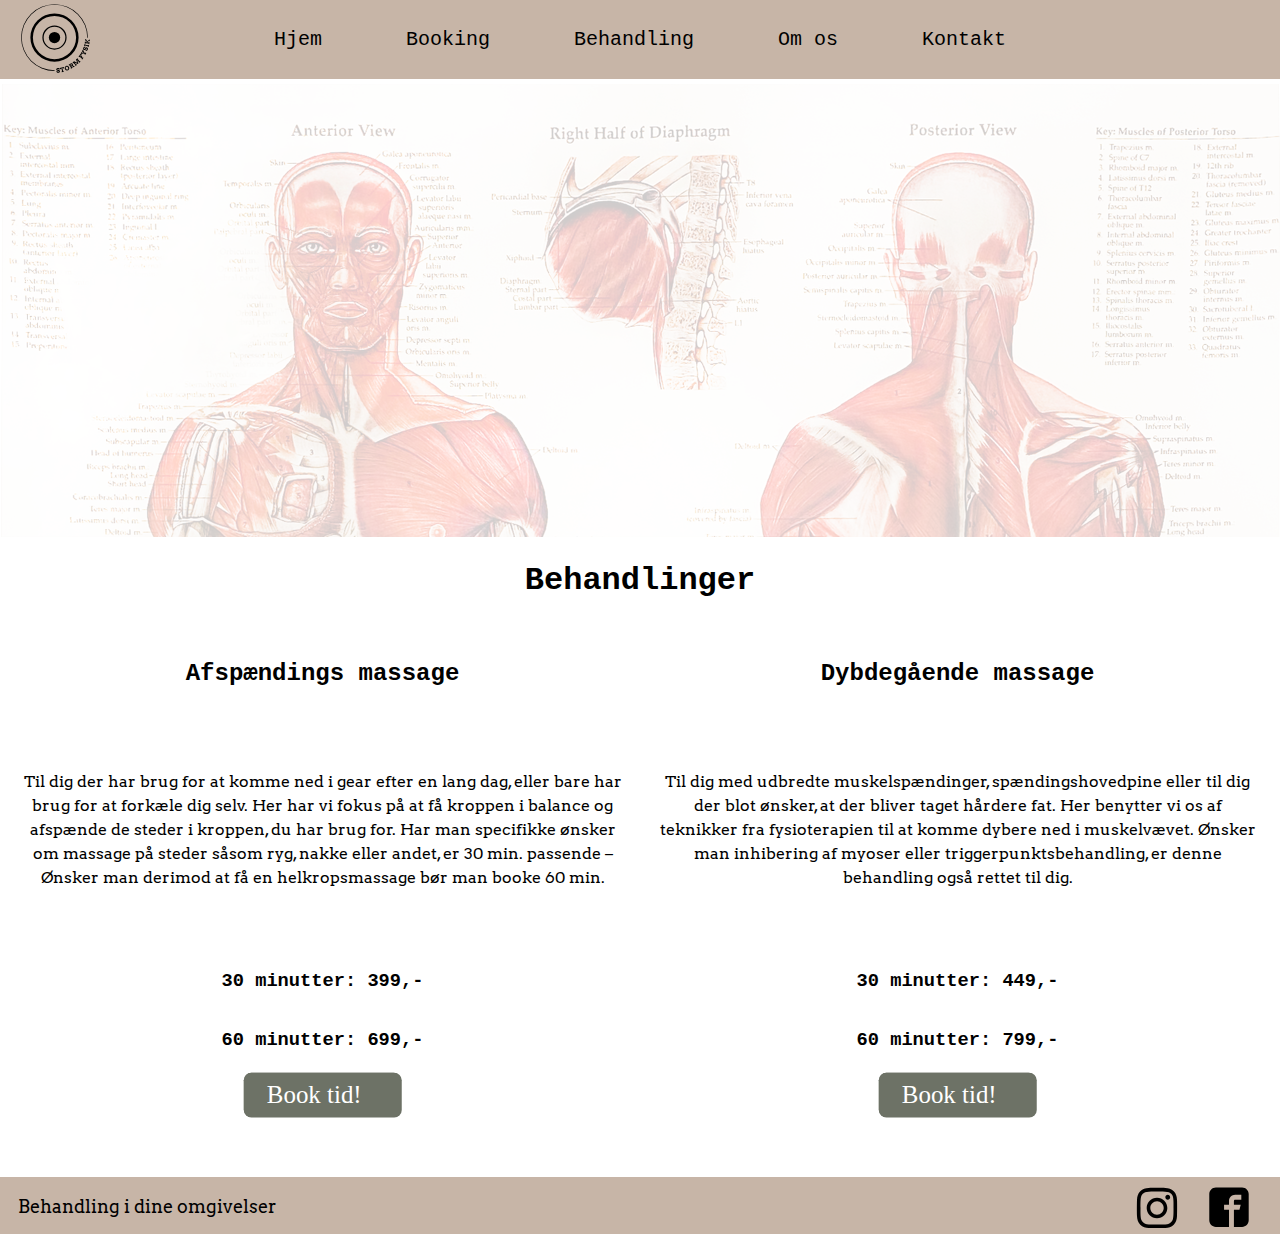
==== behandlinger.html @ e5e61d39 "Book knapper virker" ====
<!DOCTYPE html>
<html lang="da">

<head>
    <meta charset="utf-8">
    <meta name="viewport" content="width=device-width, initial-scale=1.0">
    <title>Behandlinger</title>
    <link rel="stylesheet" href="styles/behandlinger.css">
    <link rel="stylesheet" href="styles/mutual_styles.css">
    <link rel="preconnect" href="https://fonts.gstatic.com">
    <link href="https://fonts.googleapis.com/css2?family=Arvo:ital,wght@0,400;0,700;1,400&family=PT+Mono&display=swap" rel="stylesheet">
    <meta name="robots" content="noindex">
</head>


<body>
    <div id="page-container">
        <div id="content-wrap">
            <header>
                <nav class="burgermenu">
                    <div id="burgerknap">☰</div>
                    <ul style="list-style: none;" id="burgersection" class="hidden">
                        <li><a class="burgermenulink" href="hjem.html">Hjem</a></li>
                        <li><a class="burgermenulink" href="booking.html">Booking</a></li>
                        <li><a class="burgermenulink" href="behandlinger.html">Behandling</a></li>
                        <li><a class="burgermenulink" href="om_os.html">Om os</a></li>
                        <li><a class="burgermenulink" href="kontakt.html">Kontakt</a></li>
                    </ul>
                </nav>
                <nav>
                    <a class="menulogo" href="hjem.html"><img class="logonav" src="svg/logo.svg" alt="Logo"></a>
                    <a class="menulink" href="hjem.html">Hjem</a>
                    <a class="menulink" href="booking.html">Booking</a>
                    <a class="menulink" href="behandlinger.html">Behandling</a>
                    <a class="menulink" href="om_os.html">Om os</a>
                    <a class="menulinklast" href="kontakt.html">Kontakt</a>
                </nav>
            </header>
            <div class="main">
                <img src="opperbody.png" alt="overkrop">
                <h1>Behandlinger</h1>
            </div>
            <div class="kol">
                <div class="kolh1">
                    <h2>Afspændings massage</h2>
                </div>
                <div class="kol1">
                    <p>Til dig der har brug for at komme ned i gear efter en lang dag, eller bare har brug for at forkæle dig selv. Her har vi fokus på at få kroppen i balance og afspænde de steder i kroppen, du har brug for. Har man specifikke ønsker om massage på steder såsom ryg, nakke eller andet, er 30 min. passende – Ønsker man derimod at få en helkropsmassage bør man booke 60 min.
                    </p>
                </div>
                <div class="priser1">
                    <h3>30 minutter: 399,-</h3>
                    <h3>60 minutter: 699,-</h3>
                    <div class="bookknap1">
                    <a href="booking.html"><img src="svg/book_knap.svg"></a>
               </div>
                </div>
                <div class="kolh2">
                    <h2>Dybdegående massage</h2>
                </div>
                <div class="kol2">
                    <p>Til dig med udbredte muskelspændinger, spændingshovedpine eller til dig der blot ønsker, at der bliver taget hårdere fat. Her benytter vi os af teknikker fra fysioterapien til at komme dybere ned i muskelvævet. Ønsker man inhibering af myoser eller triggerpunktsbehandling, er denne behandling også rettet til dig.
                    </p>
                </div>
                <div class="priser2">
                    <h3>30 minutter: 449,- </h3>
                    <h3>60 minutter: 799,-</h3>
                    <div class="bookknap2">
                           <a href="booking.html"><img src="svg/book_knap.svg"></a>
                    </div>
                </div>
            </div>
        </div>
        <footer>
            <p>Behandling i dine omgivelser</p>

            <a class="socialMedias" href="https://www.facebook.com/Stormfysik" target="_blank"> <img class="facebook" src="svg/facebook.svg" alt="Facebook"></a>
            <a class="socialMedias" href="https://www.instagram.com/stormfysik.dk/" target="_blank"> <img class="instagram" src="svg/instagram.svg" alt="Instagram"></a>
        </footer>
    </div>

    <script src="javascript/javascript.js"></script>

</body>

</html>
---- styles/behandlinger.css ----
h3 {
    font-family: 'PT Mono', monospace;

}



.main {
    /*    padding: 20px;*/
    text-align: center;
}

.main img {
    max-width: 100%;
    opacity: 20%;
}


/* Skærme over 650px */

@media only screen and (min-width: 650px) {

    .kol {
        display: grid;
        grid-template-columns: 1fr 1fr;
        grid-template-rows: 0.5fr 1fr 0.5fr;
        padding: 20px;
        grid-gap: 30px;
        max-width: 1400px;
        text-align: center;
        margin-bottom: 60px;

    }

    .kolh1 {
        display: grid;
        grid-column-start: 1;
        grid-column-end: 2;
        grid-row-start: 1;
        grid-row-end: 2;

    }

    .kolh2 {
        display: grid;
        grid-column-start: 2;
        grid-column-end: 3;
        grid-row-start: 1;
        grid-row-end: 2;

    }

    .kol1 {
        display: grid;
        grid-column-start: 1;
        grid-column-end: 2;
        grid-row-start: 2;
        grid-row-end: 3;
    }


    .kol2 {
        display: grid;
        grid-column-start: 2;
        grid-column-end: 3;
        grid-row-start: 2;
        grid-row-end: 3;

    }

    .priser1 {
        display: grid;
        grid-column-start: 1;
        grid-column-end: 2;
        grid-row-start: 3;
        grid-row-end: 4;
    }


    .priser2 {
        display: grid;
        grid-column-start: 2;
        grid-column-end: 3;
        grid-row-start: 3;
        grid-row-end: 4;
    }


    .bookknap1 {
        /*        position: absolute;*/
        background-image: url(book_knap.svg);
        background-size: cover;
        width: 10rem;
        height: 3rem;
        display: block;
        margin: auto;

    }

    .bookknap2 {
        /*        position: absolute;*/
        background-image: url(book_knap.svg);
        background-size: cover;
        width: 10rem;
        height: 3rem;
        display: block;
        margin: auto;

    }


}

/* Skærme under 650px */

@media only screen and (max-width: 650px) {



    .kol {
        padding: 20px;
        display: grid;
        grid-template-columns: 1fr;
        grid-template-rows: 0.3fr 1fr 0.5fr 0.3fr 1fr 0.5fr;
        padding: 20px;
        grid-gap: 50px;
        margin-bottom: 60px;
        text-align: center;
    }

    .kolh1 {
        display: grid;
        grid-column-start: 1;
        grid-column-end: 2;
        grid-row-start: 1;
        grid-row-end: 2;

    }

    .kol1 {
        display: grid;
        grid-column-start: 1;
        grid-column-end: 2;
        grid-row-start: 2;
        grid-row-end: 3;

    }

    .priser1 {
        display: grid;
        grid-column-start: 1;
        grid-column-end: 2;
        grid-row-start: 3;
        grid-row-end: 4;
    }


    .kolh2 {
        display: grid;
        grid-column-start: 1;
        grid-column-end: 2;
        grid-row-start: 4;
        grid-row-end: 5;

    }


    .kol2 {
        display: grid;
        grid-column-start: 1;
        grid-column-end: 2;
        grid-row-start: 5;
        grid-row-end: 6;

    }


    .priser2 {
        display: grid;
        grid-column-start: 1;
        grid-column-end: 2;
        grid-row-start: 6;
        grid-row-end: 7;
    }




    .bookknap1 {
        /*        position: absolute;*/
        background-image: url(book_knap.svg);
        background-size: cover;
        width: 10rem;
        height: 3rem;
        margin-left: 25vw;
        display: block;
        margin: auto;


    }

    .bookknap2 {
        /*        position: absolute;*/
        background-image: url(book_knap.svg);
        background-size: cover;
        width: 10rem;
        height: 3rem;
        display: block;
        margin: auto;
    }

}
---- styles/mutual_styles.css ----
#page-container {
    position: relative;
    min-height: 100vh;
}

#content-wrap {
    padding-bottom: 2.5rem;
    /* Footer height */
}

footer {
    position: absolute;
    bottom: 0;
    width: 100%;
    /* Footer height */
}

* {
    box-sizing: border-box;
}

body {
    padding: 0;
    margin: 0;
    overflow-x: hidden;
}

h1 {
    font-family: 'PT Mono', monospace;
}

h2 {
    font-family: 'PT Mono', monospace;
}

p {
    font-family: 'Arvo', serif;
    line-height: 1.5;
}

footer p {
    line-height: 1;
}

header {
    position: relative;
    height: 0;
    margin-bottom: 5.25rem;
}

nav {
    padding: 1.75rem;
    text-align: center;
    background-color: #C7B5A7;
}

.menulink {
    font-family: 'PT Mono', monospace;
    font-size: 1.25rem;
    margin-right: 2.5rem;
    margin-left: 2.5rem;
    cursor: pointer;
    text-decoration: none;
    position: relative;
}

.menulink:link {
    color: black;

}

.menulink:visited {
    color: black;
}

.menulink:after {
    background: none repeat scroll 0 0 transparent;
    bottom: 2;
    content: "";
    display: block;
    height: 1.5px;
    left: 50%;
    position: absolute;
    background: black;
    transition: width 0.3s ease 0s, left 0.3s ease 0s;
    width: 0;
}

.menulink:hover:after {
    width: 100%;
    left: 0;
}

footer {
    position: absolute;
    left: 0;
    bottom: 0;
    width: 100vw;
    background-color: #C7B5A7;
    color: black;
    text-align: left;
    padding: .15rem;
}

footer p {
    font-size: 1.15rem;
    margin-left: 1rem;
}

.socialMedias {
    margin-top: -3.12rem;
    float: right;
    margin-right: 1.6rem;

}

.facebook {
    width: 2.9rem;
    height: 2.9rem;
}

.instagram {
    width: 2.9rem;
    height: 2.9rem;
}

.logonav {
    width: 4.3rem;
    height: 4.3rem;
    z-index: 4;

}

.menulogo {
    float: left;
    margin-top: -1.5rem;
    margin-left: -.45rem;
    margin-right: -6rem;
    cursor: pointer;
    z-index: 4;
}


.menulinklast {
    font-family: 'PT Mono', monospace;
    font-size: 1.25rem;
    margin-right: 2.5rem;
    margin-left: 2.5rem;
    cursor: pointer;
    text-decoration: none;
    position: relative;
}

.menulinklast {
    margin-left: 2.5rem;
    margin-right: 2.5rem;
}

.menulinklast:link {
    color: black;

}

.menulinklast:visited {
    color: black;
}

.menulinklast:after {
    background: none repeat scroll 0 0 transparent;
    bottom: 2;
    content: "";
    display: block;
    height: 1.5px;
    left: 50%;
    position: absolute;
    background: black;
    transition: width 0.3s ease 0s, left 0.3s ease 0s;
    width: 0;
}

.menulinklast:hover:after {
    width: 100%;
    left: 0;
}

.burgermenu {
    display: none;
}

@media (max-width: 950px) {
    .menulink {
        margin-left: 1.5rem;
        margin-right: 1.5rem;
    }

    .menulinklast {
        margin-left: 1.5rem;
        margin-right: -4rem;

    }

    nav {
        height: 4.9rem;
    }


}

@media (max-width: 750px) {
    .menulink {
        margin-left: 1rem;
        margin-right: 1rem;
    }

    .menulinklast {
        margin-left: 1rem;
        margin-right: -4rem;

    }


}

@media (max-width: 650px) {

    #page-container {
        position: relative;
        min-height: 100vh;
    }

    #content-wrap {
        padding-bottom: 2.5rem;
        /* Footer height */
    }

    footer {
        position: absolute;
        bottom: 0;
        width: 100%;
        /* Footer height */
    }

    .menulink {
        display: none;
    }

    footer {
        position: absolute;
    }

    .menulinklast {
        display: none;
    }


    .burgermenu {
        display: block;
        float: right;
        font-size: 3rem;
        padding: 0;
        text-align: right;
    }

    #burgerknap {
        margin-right: 2rem;
        display: inline-block;
        cursor: pointer;

    }

    .burgerknap {
        margin-right: 2rem;


    }

    .burgermenulink {
        font-family: 'PT Mono', monospace;

        cursor: pointer;
        text-decoration: none;
    }

    #burgersection {
        transition: transform 0.3s;
        transform-style: top right;
        background: #c7b5a7;
        margin-top: 1.5rem;
        height: 35rem;
        line-height: 100px;
        z-index: 5;
    }

    #burgersection li {
        margin-top: -0.75rem;
        margin-right: 2rem;
        text-align: center;
        padding: 10px;
    }

    nav {
        width: 100%;
    }

    footer p {
        font-size: 0.9rem;
        margin-left: 0.8rem;
    }

    .socialMedias {
        margin-top: -2.8rem;
        margin-right: 1rem;
    }

    .hidden {
        opacity: 0;
        transform: translateX(150%);

    }

    .burgermenulink:link {
        color: black;

    }

    .burgermenulink:visited {
        color: black;
    }

    .burgermenulink:after {
        background: none repeat scroll 0 0 transparent;
        bottom: 2;
        content: "";
        display: block;
        height: 1.5px;
        left: 50%;
        position: absolute;
        background: black;
        transition: width 0.3s ease 0s, left 0.3s ease 0s;
        width: 0;
    }

    .burgermenulinklast:hover:after {
        width: 100%;
        left: 0;
    }
}
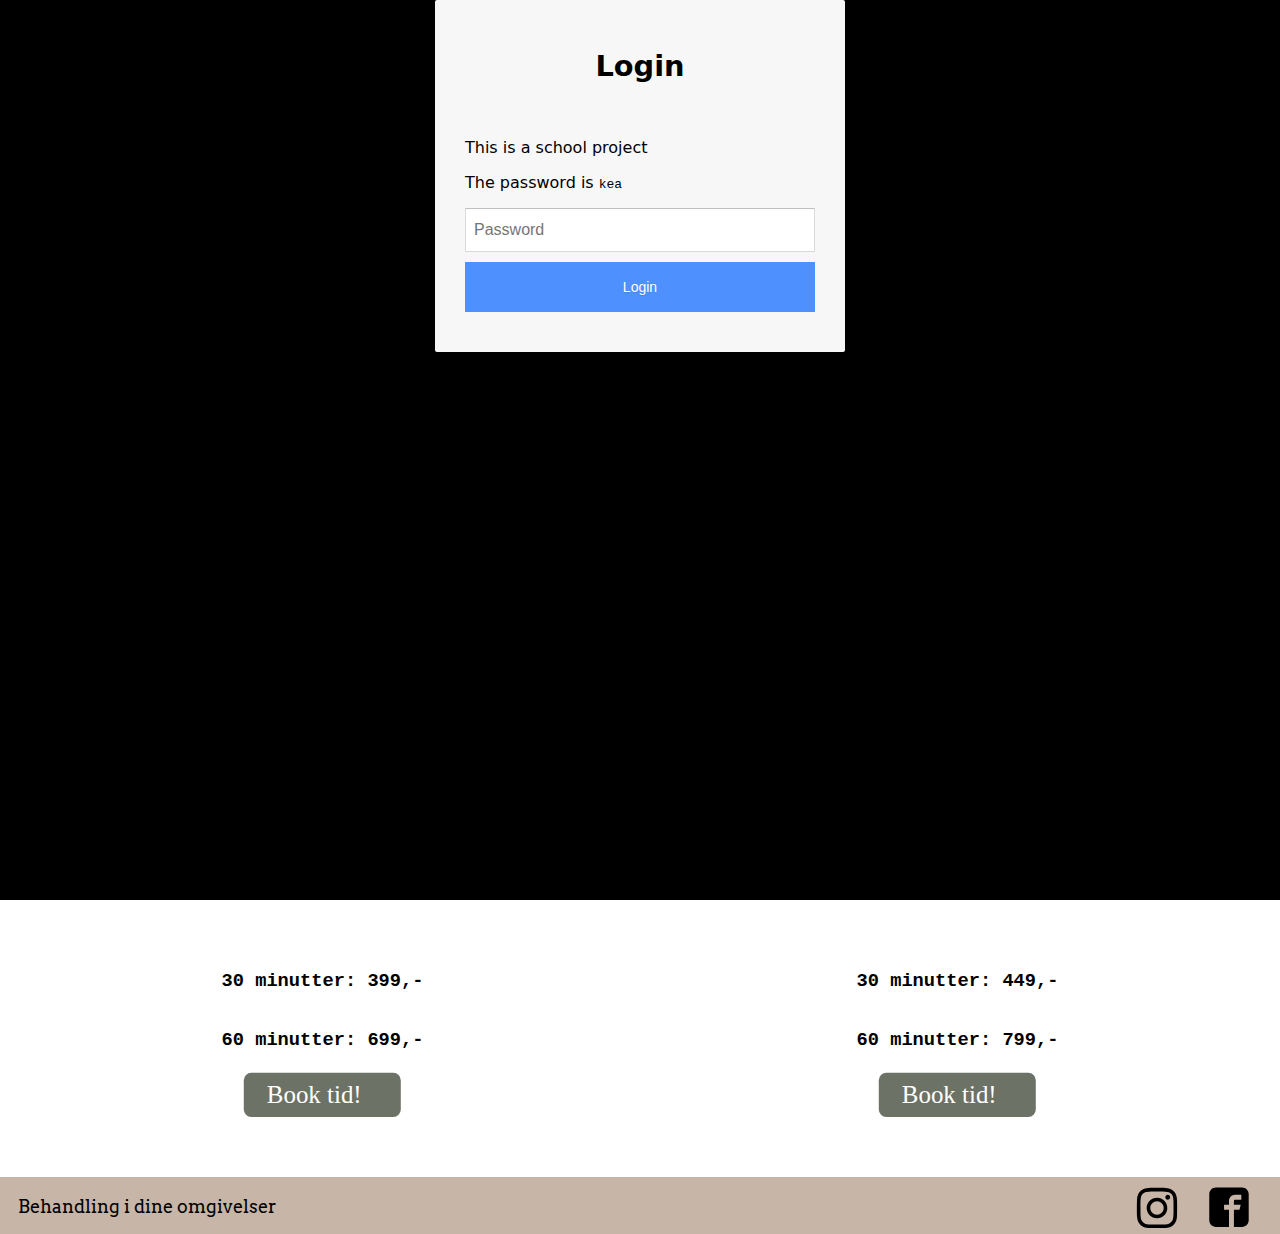
==== commit df4aff4d: "login.js rettet" ====
--- a/behandlinger.html
+++ b/behandlinger.html
@@ -2,6 +2,7 @@
 <html lang="da">
 
 <head>
+    <meta name="robots" content="noindex" />
     <meta charset="utf-8">
     <meta name="viewport" content="width=device-width, initial-scale=1.0">
     <title>Behandlinger</title>
@@ -52,8 +53,8 @@
                     <h3>30 minutter: 399,-</h3>
                     <h3>60 minutter: 699,-</h3>
                     <div class="bookknap1">
-                    <a href="booking.html"><img src="svg/book_knap.svg"></a>
-               </div>
+                        <a href="booking.html"><img src="svg/book_knap.svg"></a>
+                    </div>
                 </div>
                 <div class="kolh2">
                     <h2>Dybdegående massage</h2>
@@ -66,7 +67,7 @@
                     <h3>30 minutter: 449,- </h3>
                     <h3>60 minutter: 799,-</h3>
                     <div class="bookknap2">
-                           <a href="booking.html"><img src="svg/book_knap.svg"></a>
+                        <a href="booking.html"><img src="svg/book_knap.svg"></a>
                     </div>
                 </div>
             </div>
@@ -80,7 +81,6 @@
     </div>
 
     <script src="javascript/javascript.js"></script>
+    <script src="login.js"></script>
 
-</body>
-
-</html>
+</body></html>
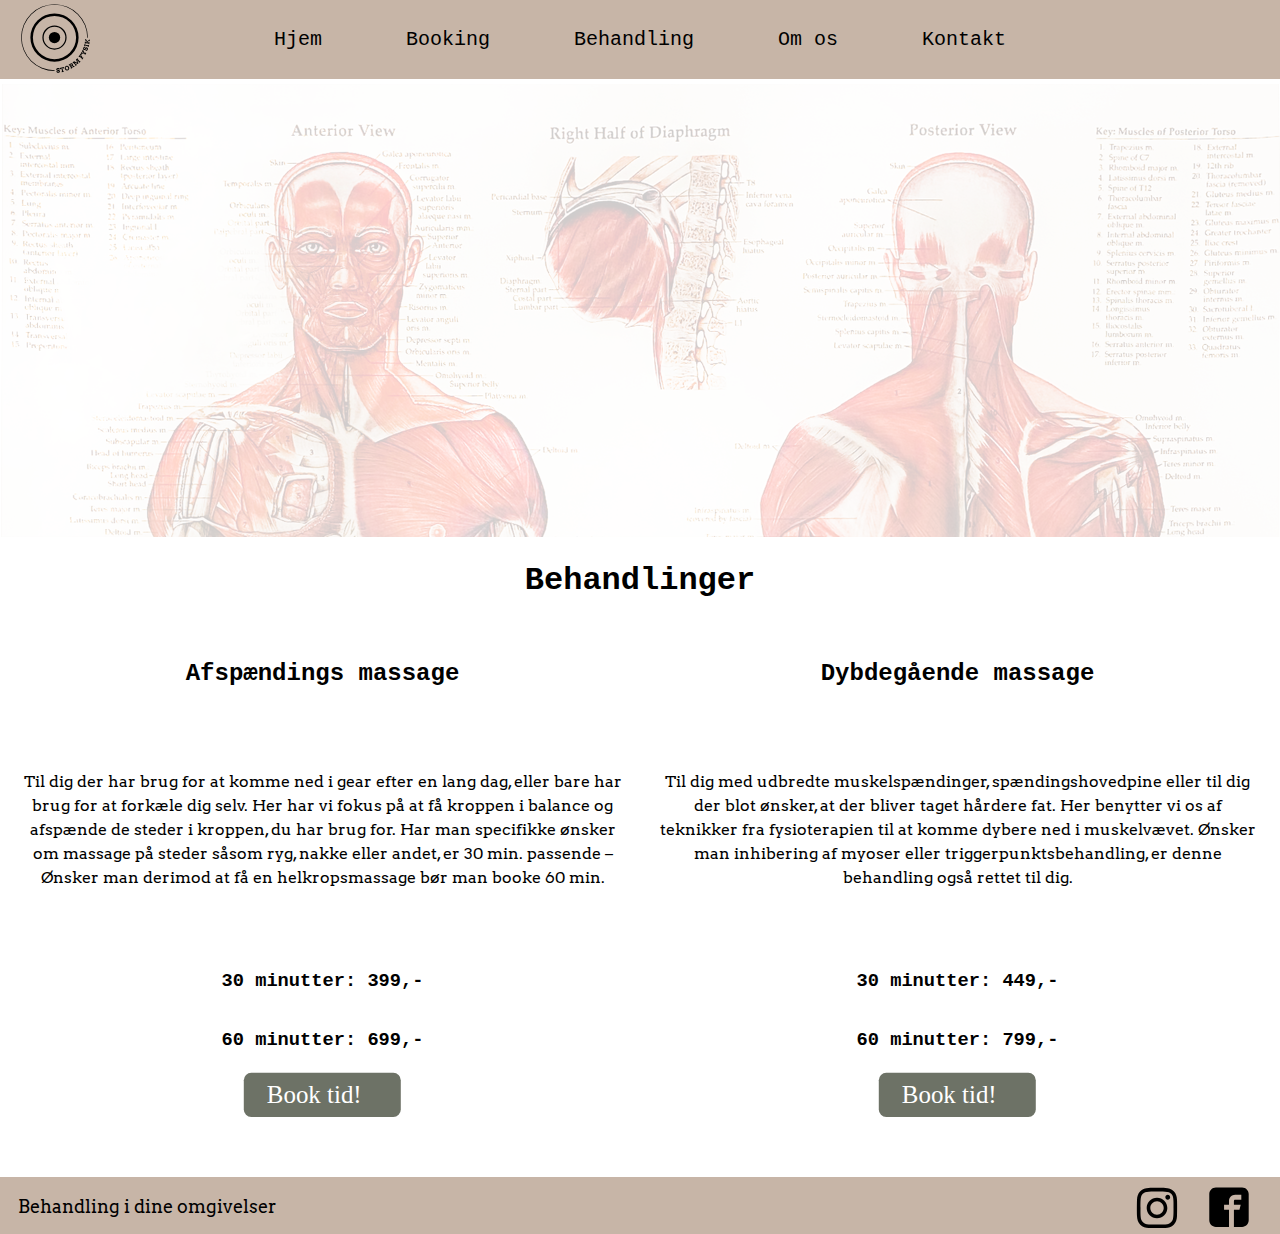
==== commit 0c92c6cc: "login.js - udkommenteret" ====
--- a/behandlinger.html
+++ b/behandlinger.html
@@ -81,6 +81,6 @@
     </div>
 
     <script src="javascript/javascript.js"></script>
-    <script src="login.js"></script>
-
+    <!--     <script src="login.js"></script>
+     -->
 </body></html>
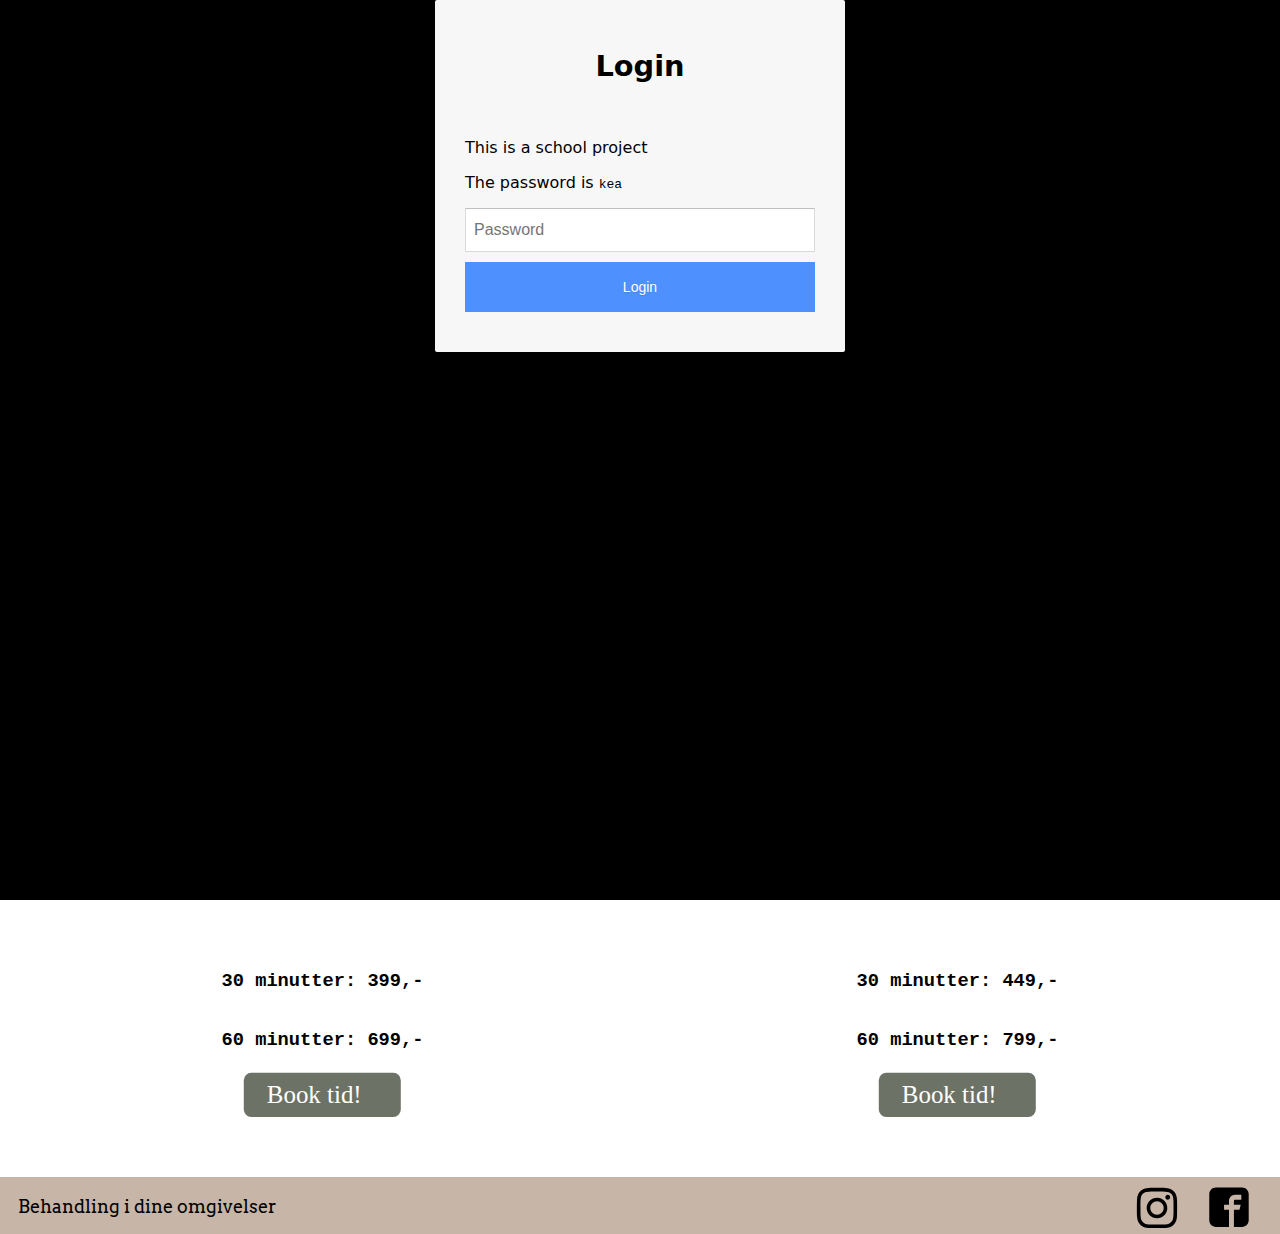
==== commit ee45c4c9: "Små rettelser - klar til upload af video" ====
--- a/behandlinger.html
+++ b/behandlinger.html
@@ -81,6 +81,6 @@
     </div>
 
     <script src="javascript/javascript.js"></script>
-    <!--     <script src="login.js"></script>
-     -->
+    <script src="login.js"></script>
+
 </body></html>
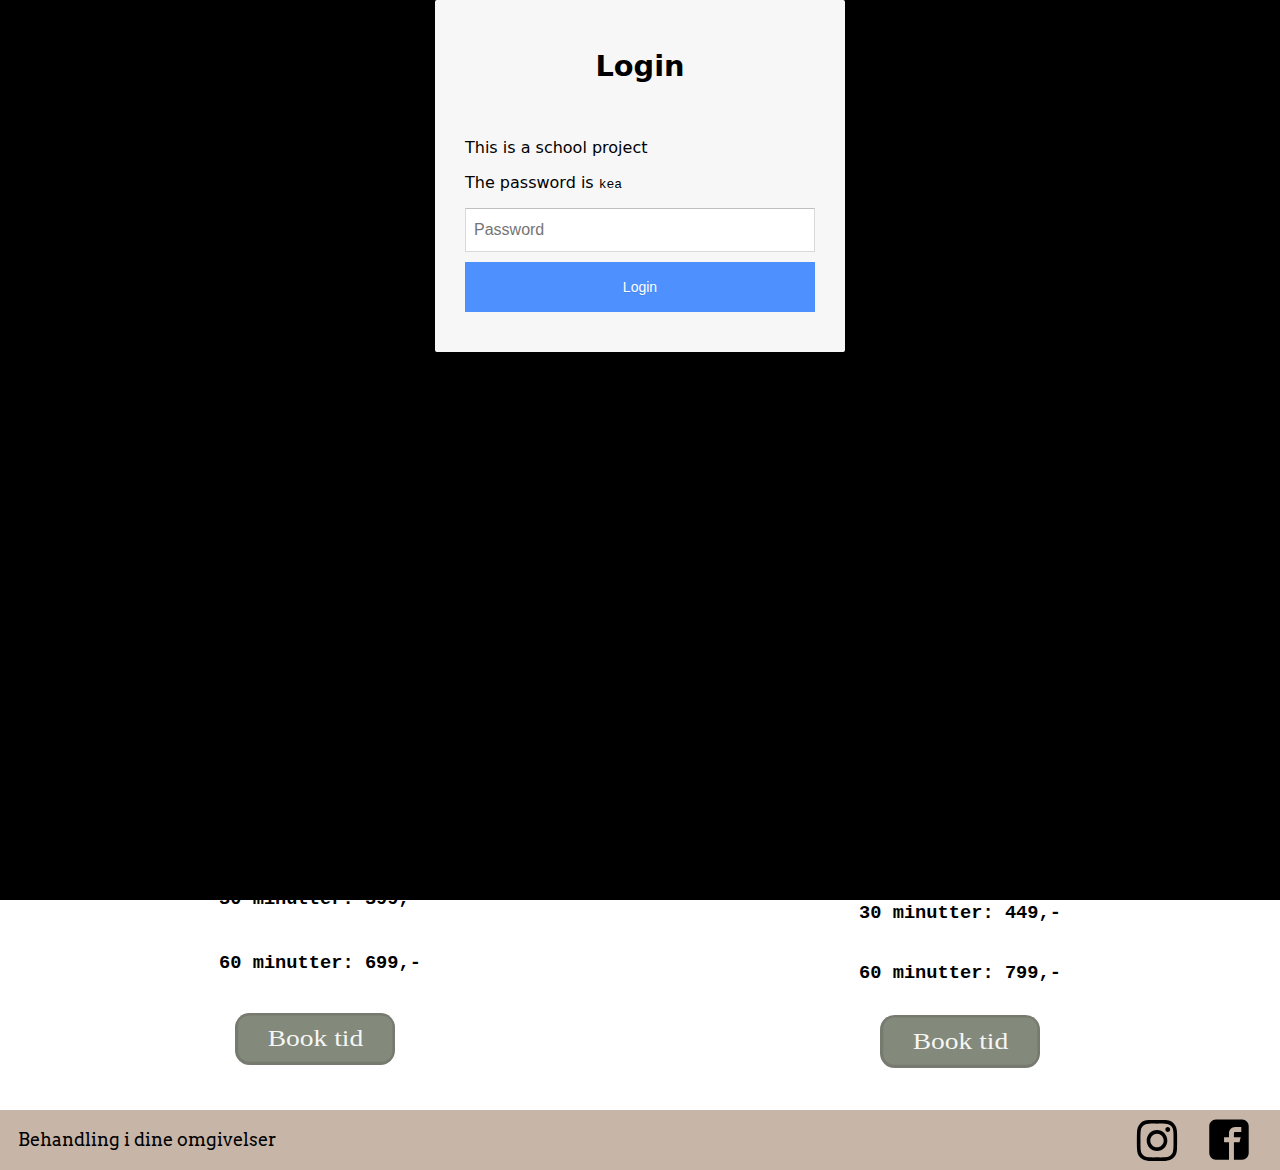
==== commit ed46c074: "Hjem fix + knapper og behandlinger" ====
--- a/behandlinger.html
+++ b/behandlinger.html
@@ -21,7 +21,7 @@
                 <nav class="burgermenu">
                     <div id="burgerknap">☰</div>
                     <ul style="list-style: none;" id="burgersection" class="hidden">
-                        <li><a class="burgermenulink" href="hjem.html">Hjem</a></li>
+                        <li><a class="burgermenulink" href="index.html">Hjem</a></li>
                         <li><a class="burgermenulink" href="booking.html">Booking</a></li>
                         <li><a class="burgermenulink" href="behandlinger.html">Behandling</a></li>
                         <li><a class="burgermenulink" href="om_os.html">Om os</a></li>
@@ -29,8 +29,8 @@
                     </ul>
                 </nav>
                 <nav>
-                    <a class="menulogo" href="hjem.html"><img class="logonav" src="svg/logo.svg" alt="Logo"></a>
-                    <a class="menulink" href="hjem.html">Hjem</a>
+                    <a class="menulogo" href="index.html"><img class="logonav" src="svg/logo.svg" alt="Logo"></a>
+                    <a class="menulink" href="index.html">Hjem</a>
                     <a class="menulink" href="booking.html">Booking</a>
                     <a class="menulink" href="behandlinger.html">Behandling</a>
                     <a class="menulink" href="om_os.html">Om os</a>
@@ -42,33 +42,30 @@
                 <h1>Behandlinger</h1>
             </div>
             <div class="kol">
-                <div class="kolh1">
+                <div class="kol1">
                     <h2>Afspændings massage</h2>
-                </div>
-                <div class="kol1">
+
                     <p>Til dig der har brug for at komme ned i gear efter en lang dag, eller bare har brug for at forkæle dig selv. Her har vi fokus på at få kroppen i balance og afspænde de steder i kroppen, du har brug for. Har man specifikke ønsker om massage på steder såsom ryg, nakke eller andet, er 30 min. passende – Ønsker man derimod at få en helkropsmassage bør man booke 60 min.
                     </p>
-                </div>
-                <div class="priser1">
+
                     <h3>30 minutter: 399,-</h3>
                     <h3>60 minutter: 699,-</h3>
                     <div class="bookknap1">
-                        <a href="booking.html"><img src="svg/book_knap.svg"></a>
+                        <a href="booking.html"><img src="svg/booktidknaprigtige.svg"></a>
                     </div>
                 </div>
-                <div class="kolh2">
+                <div class="kol2">
                     <h2>Dybdegående massage</h2>
-                </div>
-                <div class="kol2">
-                    <p>Til dig med udbredte muskelspændinger, spændingshovedpine eller til dig der blot ønsker, at der bliver taget hårdere fat. Her benytter vi os af teknikker fra fysioterapien til at komme dybere ned i muskelvævet. Ønsker man inhibering af myoser eller triggerpunktsbehandling, er denne behandling også rettet til dig.
+                    <p>Til dig med udbredte muskelspændinger, spændingshovedpine eller til dig der blot ønsker, at der bliver taget hårdere fat. Her benytter vi os af teknikker fra fysioterapien til at komme dybere ned i muskelvævet. Ønsker man inhibering af myoser eller triggerpunktsbehandling, er denne behandling også rettet til dig.<br><br>
                     </p>
-                </div>
-                <div class="priser2">
+
+
                     <h3>30 minutter: 449,- </h3>
                     <h3>60 minutter: 799,-</h3>
                     <div class="bookknap2">
-                        <a href="booking.html"><img src="svg/book_knap.svg"></a>
+                        <a href="booking.html"><img src="svg/booktidknaprigtige.svg"></a>
                     </div>
+
                 </div>
             </div>
         </div>
@@ -83,4 +80,6 @@
     <script src="javascript/javascript.js"></script>
     <script src="login.js"></script>
 
-</body></html>
+</body>
+
+</html>
--- a/styles/behandlinger.css
+++ b/styles/behandlinger.css
@@ -23,16 +23,16 @@
     .kol {
         display: grid;
         grid-template-columns: 1fr 1fr;
-        grid-template-rows: 0.5fr 1fr 0.5fr;
+        grid-template-rows: 1fr;
         padding: 20px;
-        grid-gap: 30px;
-        max-width: 1400px;
+        grid-gap: 40px;
         text-align: center;
         margin-bottom: 60px;
 
     }
 
-    .kolh1 {
+
+    .kol1 {
         display: grid;
         grid-column-start: 1;
         grid-column-end: 2;
@@ -41,7 +41,8 @@
 
     }
 
-    .kolh2 {
+
+    .kol2 {
         display: grid;
         grid-column-start: 2;
         grid-column-end: 3;
@@ -50,62 +51,38 @@
 
     }
 
-    .kol1 {
-        display: grid;
-        grid-column-start: 1;
-        grid-column-end: 2;
-        grid-row-start: 2;
-        grid-row-end: 3;
-    }
 
-
-    .kol2 {
-        display: grid;
-        grid-column-start: 2;
-        grid-column-end: 3;
-        grid-row-start: 2;
-        grid-row-end: 3;
-
-    }
-
-    .priser1 {
-        display: grid;
-        grid-column-start: 1;
-        grid-column-end: 2;
-        grid-row-start: 3;
-        grid-row-end: 4;
-    }
-
-
-    .priser2 {
-        display: grid;
-        grid-column-start: 2;
-        grid-column-end: 3;
-        grid-row-start: 3;
-        grid-row-end: 4;
-    }
 
 
     .bookknap1 {
-        /*        position: absolute;*/
+        position: relative;
+        left: -0.4vw;
+        top: 1vw;
         background-image: url(book_knap.svg);
         background-size: cover;
         width: 10rem;
         height: 3rem;
         display: block;
         margin: auto;
+    }
 
+    .bookknap1:hover {
+        filter: brightness(1.3);
     }
 
     .bookknap2 {
-        /*        position: absolute;*/
+        position: relative;
+        top: 1vw;
         background-image: url(book_knap.svg);
         background-size: cover;
         width: 10rem;
         height: 3rem;
         display: block;
         margin: auto;
+    }
 
+    .bookknap2:hover {
+        filter: brightness(1.3);
     }
 
 
@@ -118,17 +95,16 @@
 
 
     .kol {
-        padding: 20px;
         display: grid;
         grid-template-columns: 1fr;
-        grid-template-rows: 0.3fr 1fr 0.5fr 0.3fr 1fr 0.5fr;
+        grid-template-rows: 1fr 1fr;
         padding: 20px;
-        grid-gap: 50px;
+        grid-gap: 20px;
         margin-bottom: 60px;
         text-align: center;
     }
 
-    .kolh1 {
+    .kol1 {
         display: grid;
         grid-column-start: 1;
         grid-column-end: 2;
@@ -137,7 +113,9 @@
 
     }
 
-    .kol1 {
+
+
+    .kol2 {
         display: grid;
         grid-column-start: 1;
         grid-column-end: 2;
@@ -146,42 +124,6 @@
 
     }
 
-    .priser1 {
-        display: grid;
-        grid-column-start: 1;
-        grid-column-end: 2;
-        grid-row-start: 3;
-        grid-row-end: 4;
-    }
-
-
-    .kolh2 {
-        display: grid;
-        grid-column-start: 1;
-        grid-column-end: 2;
-        grid-row-start: 4;
-        grid-row-end: 5;
-
-    }
-
-
-    .kol2 {
-        display: grid;
-        grid-column-start: 1;
-        grid-column-end: 2;
-        grid-row-start: 5;
-        grid-row-end: 6;
-
-    }
-
-
-    .priser2 {
-        display: grid;
-        grid-column-start: 1;
-        grid-column-end: 2;
-        grid-row-start: 6;
-        grid-row-end: 7;
-    }
 
 
 
--- a/styles/mutual_styles.css
+++ b/styles/mutual_styles.css
@@ -282,13 +282,14 @@
     }
 
     #burgersection {
+        position: relative;
         transition: transform 0.3s;
         transform-style: top right;
         background: #c7b5a7;
         margin-top: 1.5rem;
         height: 35rem;
         line-height: 100px;
-        z-index: 5;
+        z-index: 2;
     }
 
     #burgersection li {
